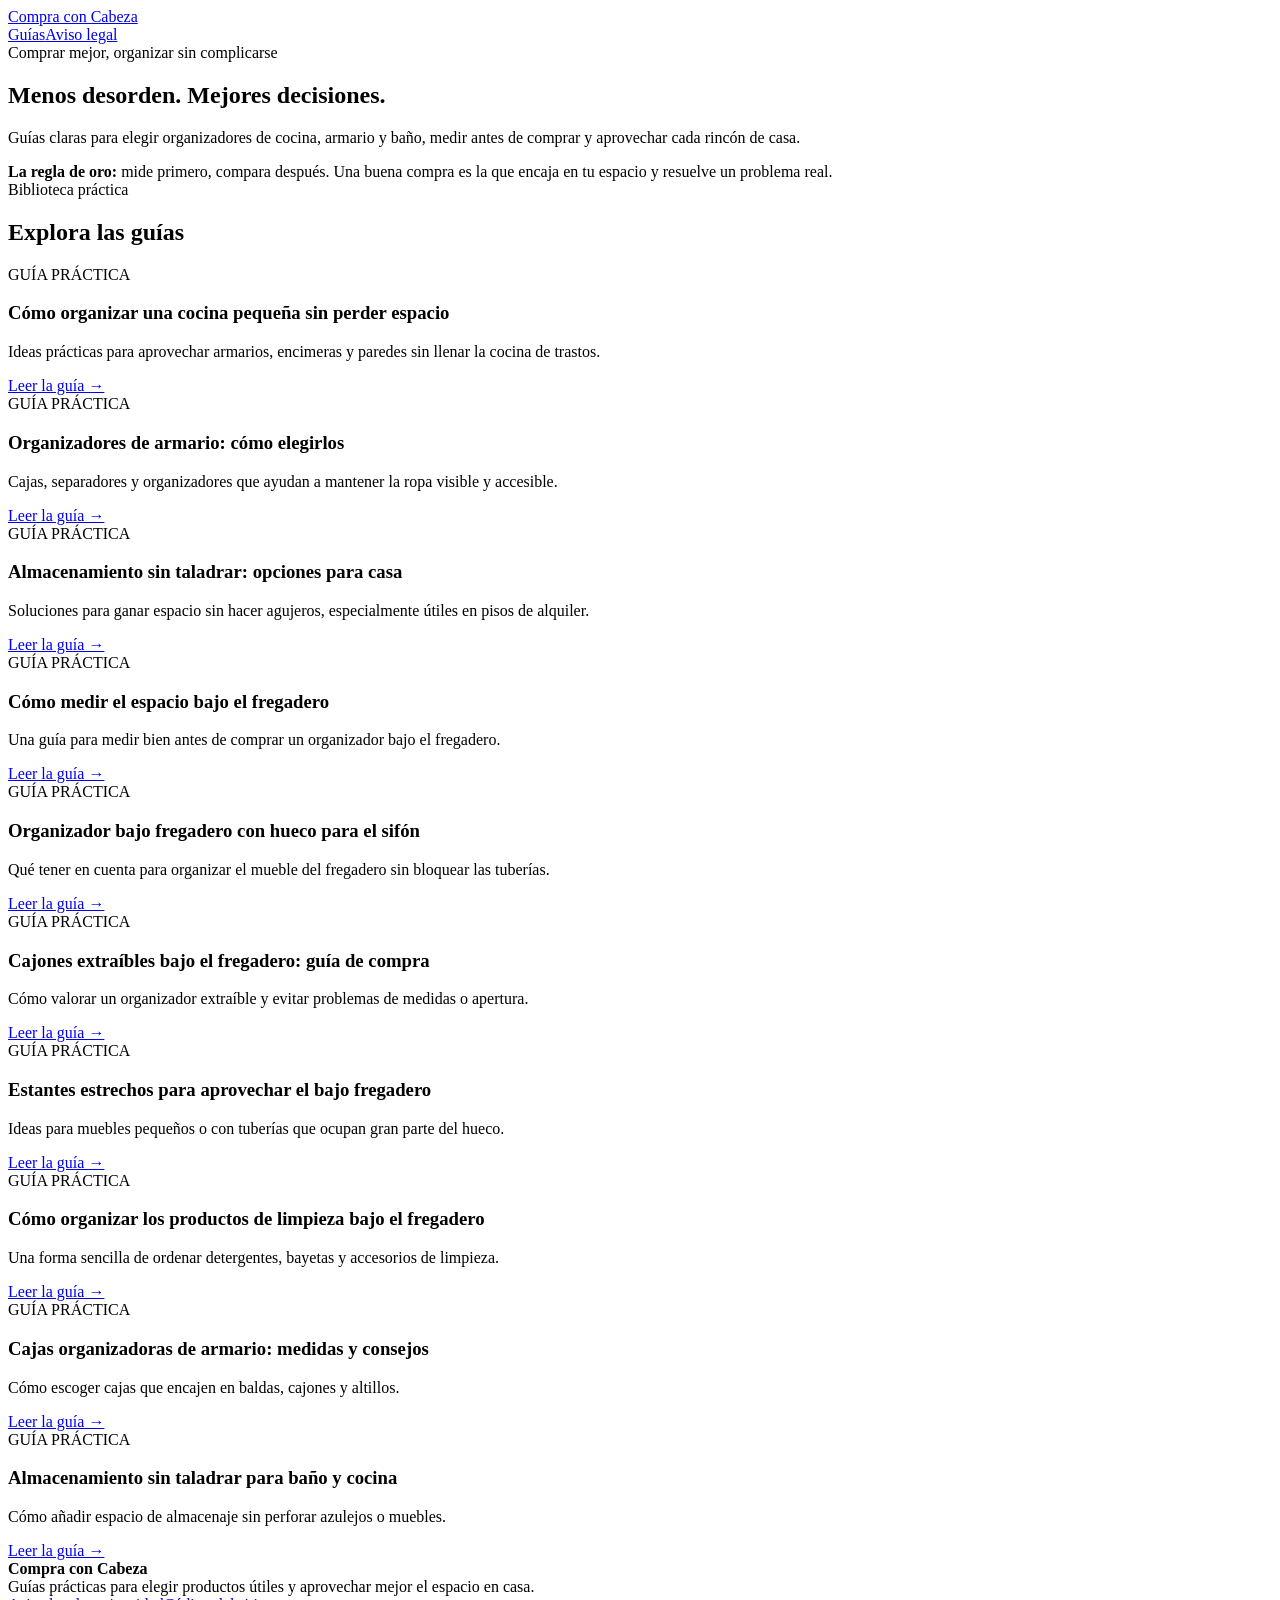
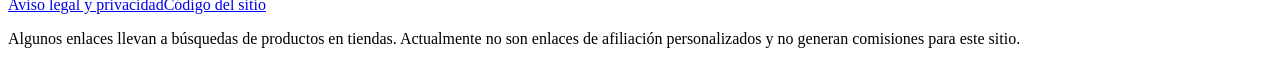
==== index.html @ c3ecd50a "Add Compra con Cabeza website: index.html" ====
<!doctype html><html lang="es"><head><meta charset="utf-8"><meta name="viewport" content="width=device-width,initial-scale=1"><title>Compra con Cabeza | Organización práctica para casa</title><meta name="description" content="Guías sencillas para elegir organizadores de cocina, armario y baño, medir bien y aprovechar el espacio de casa."><link rel="canonical" href="https://juanrasines496-hub.github.io/compra-con-cabeza/"><link rel="stylesheet" href="styles.css"></head><body><header class="top"><div class="wrap nav"><a class="brand" href="./">Compra con Cabeza</a><nav class="navlinks"><a href="#guias">Guías</a><a href="legal.html">Aviso legal</a></nav></div></header><main><section class="hero wrap"><div class="eyebrow">Comprar mejor, organizar sin complicarse</div><h1>Menos desorden. Mejores decisiones.</h1><p class="lead">Guías claras para elegir organizadores de cocina, armario y baño, medir antes de comprar y aprovechar cada rincón de casa.</p><div class="hero-box"><strong>La regla de oro:</strong> mide primero, compara después. Una buena compra es la que encaja en tu espacio y resuelve un problema real.</div></section><section class="section wrap" id="guias"><div class="eyebrow">Biblioteca práctica</div><h2>Explora las guías</h2><div class="grid"><article class="article-card"><span class="tag">GUÍA PRÁCTICA</span><h3>Cómo organizar una cocina pequeña sin perder espacio</h3><p>Ideas prácticas para aprovechar armarios, encimeras y paredes sin llenar la cocina de trastos.</p><a href="guias/organizar-cocina-pequena.html">Leer la guía →</a></article><article class="article-card"><span class="tag">GUÍA PRÁCTICA</span><h3>Organizadores de armario: cómo elegirlos</h3><p>Cajas, separadores y organizadores que ayudan a mantener la ropa visible y accesible.</p><a href="guias/organizadores-armario.html">Leer la guía →</a></article><article class="article-card"><span class="tag">GUÍA PRÁCTICA</span><h3>Almacenamiento sin taladrar: opciones para casa</h3><p>Soluciones para ganar espacio sin hacer agujeros, especialmente útiles en pisos de alquiler.</p><a href="guias/almacenamiento-sin-taladrar.html">Leer la guía →</a></article><article class="article-card"><span class="tag">GUÍA PRÁCTICA</span><h3>Cómo medir el espacio bajo el fregadero</h3><p>Una guía para medir bien antes de comprar un organizador bajo el fregadero.</p><a href="guias/organizador-bajo-fregadero-medidas.html">Leer la guía →</a></article><article class="article-card"><span class="tag">GUÍA PRÁCTICA</span><h3>Organizador bajo fregadero con hueco para el sifón</h3><p>Qué tener en cuenta para organizar el mueble del fregadero sin bloquear las tuberías.</p><a href="guias/organizador-bajo-fregadero-con-sifon.html">Leer la guía →</a></article><article class="article-card"><span class="tag">GUÍA PRÁCTICA</span><h3>Cajones extraíbles bajo el fregadero: guía de compra</h3><p>Cómo valorar un organizador extraíble y evitar problemas de medidas o apertura.</p><a href="guias/cajones-extraibles-bajo-fregadero.html">Leer la guía →</a></article><article class="article-card"><span class="tag">GUÍA PRÁCTICA</span><h3>Estantes estrechos para aprovechar el bajo fregadero</h3><p>Ideas para muebles pequeños o con tuberías que ocupan gran parte del hueco.</p><a href="guias/estante-bajo-fregadero-estrecho.html">Leer la guía →</a></article><article class="article-card"><span class="tag">GUÍA PRÁCTICA</span><h3>Cómo organizar los productos de limpieza bajo el fregadero</h3><p>Una forma sencilla de ordenar detergentes, bayetas y accesorios de limpieza.</p><a href="guias/organizar-productos-limpieza-bajo-fregadero.html">Leer la guía →</a></article><article class="article-card"><span class="tag">GUÍA PRÁCTICA</span><h3>Cajas organizadoras de armario: medidas y consejos</h3><p>Cómo escoger cajas que encajen en baldas, cajones y altillos.</p><a href="guias/organizadores-armario-medidas-cajas.html">Leer la guía →</a></article><article class="article-card"><span class="tag">GUÍA PRÁCTICA</span><h3>Almacenamiento sin taladrar para baño y cocina</h3><p>Cómo añadir espacio de almacenaje sin perforar azulejos o muebles.</p><a href="guias/almacenamiento-sin-taladrar-bano-cocina.html">Leer la guía →</a></article></div></section></main><footer class="footer"><div class="wrap"><strong>Compra con Cabeza</strong><div>Guías prácticas para elegir productos útiles y aprovechar mejor el espacio en casa.</div><div class="footerlinks"><a href="/compra-con-cabeza/legal.html">Aviso legal y privacidad</a><a href="https://github.com/juanrasines496-hub/compra-con-cabeza">Código del sitio</a></div><p class="small">Algunos enlaces llevan a búsquedas de productos en tiendas. Actualmente no son enlaces de afiliación personalizados y no generan comisiones para este sitio.</p></div></footer></body></html>
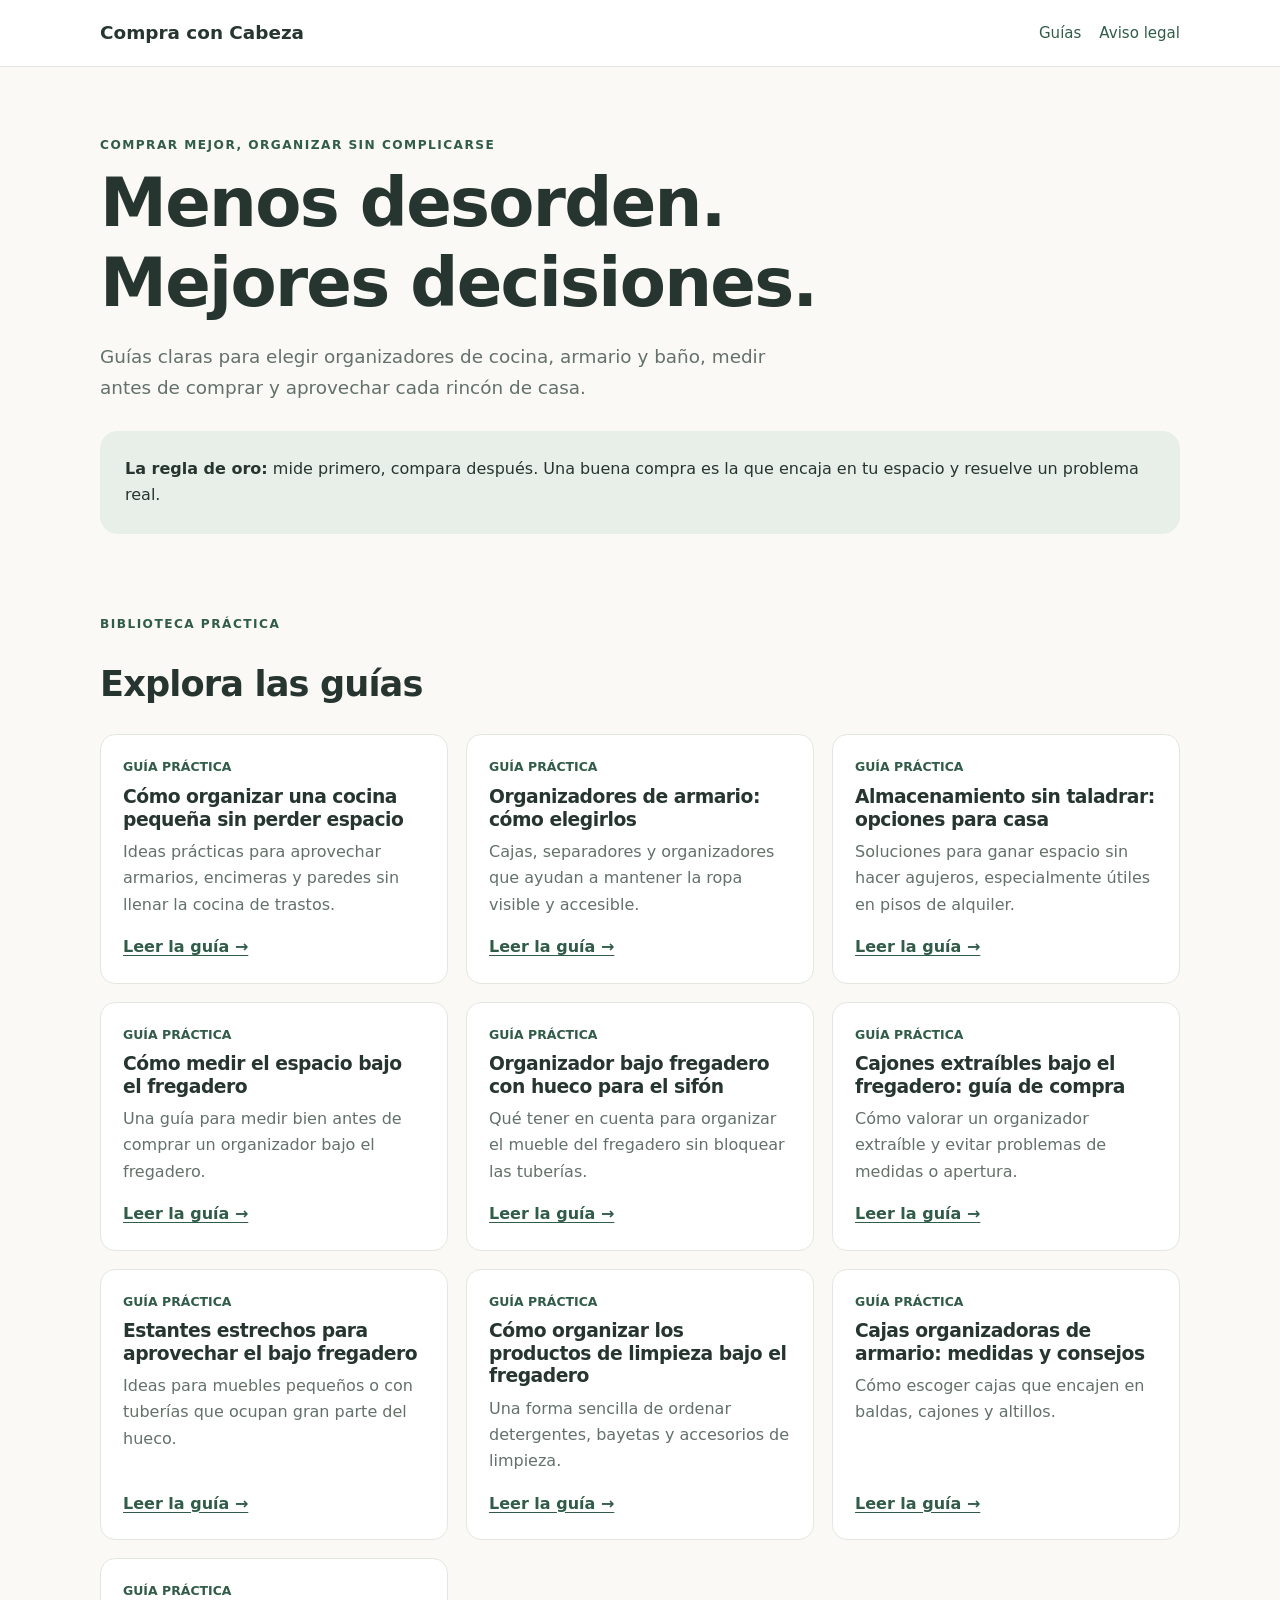
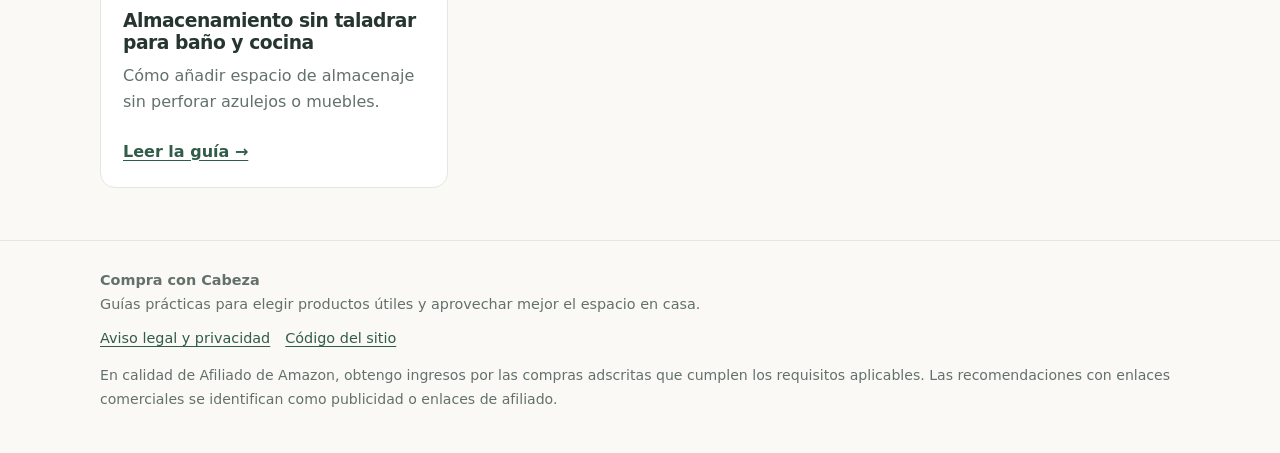
==== commit 135d9183: "Actualizar aviso de afiliación en portada" ====
--- a/index.html
+++ b/index.html
@@ -1 +1 @@
-<!doctype html><html lang="es"><head><meta charset="utf-8"><meta name="viewport" content="width=device-width,initial-scale=1"><title>Compra con Cabeza | Organización práctica para casa</title><meta name="description" content="Guías sencillas para elegir organizadores de cocina, armario y baño, medir bien y aprovechar el espacio de casa."><link rel="canonical" href="https://juanrasines496-hub.github.io/compra-con-cabeza/"><link rel="stylesheet" href="styles.css"></head><body><header class="top"><div class="wrap nav"><a class="brand" href="./">Compra con Cabeza</a><nav class="navlinks"><a href="#guias">Guías</a><a href="legal.html">Aviso legal</a></nav></div></header><main><section class="hero wrap"><div class="eyebrow">Comprar mejor, organizar sin complicarse</div><h1>Menos desorden. Mejores decisiones.</h1><p class="lead">Guías claras para elegir organizadores de cocina, armario y baño, medir antes de comprar y aprovechar cada rincón de casa.</p><div class="hero-box"><strong>La regla de oro:</strong> mide primero, compara después. Una buena compra es la que encaja en tu espacio y resuelve un problema real.</div></section><section class="section wrap" id="guias"><div class="eyebrow">Biblioteca práctica</div><h2>Explora las guías</h2><div class="grid"><article class="article-card"><span class="tag">GUÍA PRÁCTICA</span><h3>Cómo organizar una cocina pequeña sin perder espacio</h3><p>Ideas prácticas para aprovechar armarios, encimeras y paredes sin llenar la cocina de trastos.</p><a href="guias/organizar-cocina-pequena.html">Leer la guía →</a></article><article class="article-card"><span class="tag">GUÍA PRÁCTICA</span><h3>Organizadores de armario: cómo elegirlos</h3><p>Cajas, separadores y organizadores que ayudan a mantener la ropa visible y accesible.</p><a href="guias/organizadores-armario.html">Leer la guía →</a></article><article class="article-card"><span class="tag">GUÍA PRÁCTICA</span><h3>Almacenamiento sin taladrar: opciones para casa</h3><p>Soluciones para ganar espacio sin hacer agujeros, especialmente útiles en pisos de alquiler.</p><a href="guias/almacenamiento-sin-taladrar.html">Leer la guía →</a></article><article class="article-card"><span class="tag">GUÍA PRÁCTICA</span><h3>Cómo medir el espacio bajo el fregadero</h3><p>Una guía para medir bien antes de comprar un organizador bajo el fregadero.</p><a href="guias/organizador-bajo-fregadero-medidas.html">Leer la guía →</a></article><article class="article-card"><span class="tag">GUÍA PRÁCTICA</span><h3>Organizador bajo fregadero con hueco para el sifón</h3><p>Qué tener en cuenta para organizar el mueble del fregadero sin bloquear las tuberías.</p><a href="guias/organizador-bajo-fregadero-con-sifon.html">Leer la guía →</a></article><article class="article-card"><span class="tag">GUÍA PRÁCTICA</span><h3>Cajones extraíbles bajo el fregadero: guía de compra</h3><p>Cómo valorar un organizador extraíble y evitar problemas de medidas o apertura.</p><a href="guias/cajones-extraibles-bajo-fregadero.html">Leer la guía →</a></article><article class="article-card"><span class="tag">GUÍA PRÁCTICA</span><h3>Estantes estrechos para aprovechar el bajo fregadero</h3><p>Ideas para muebles pequeños o con tuberías que ocupan gran parte del hueco.</p><a href="guias/estante-bajo-fregadero-estrecho.html">Leer la guía →</a></article><article class="article-card"><span class="tag">GUÍA PRÁCTICA</span><h3>Cómo organizar los productos de limpieza bajo el fregadero</h3><p>Una forma sencilla de ordenar detergentes, bayetas y accesorios de limpieza.</p><a href="guias/organizar-productos-limpieza-bajo-fregadero.html">Leer la guía →</a></article><article class="article-card"><span class="tag">GUÍA PRÁCTICA</span><h3>Cajas organizadoras de armario: medidas y consejos</h3><p>Cómo escoger cajas que encajen en baldas, cajones y altillos.</p><a href="guias/organizadores-armario-medidas-cajas.html">Leer la guía →</a></article><article class="article-card"><span class="tag">GUÍA PRÁCTICA</span><h3>Almacenamiento sin taladrar para baño y cocina</h3><p>Cómo añadir espacio de almacenaje sin perforar azulejos o muebles.</p><a href="guias/almacenamiento-sin-taladrar-bano-cocina.html">Leer la guía →</a></article></div></section></main><footer class="footer"><div class="wrap"><strong>Compra con Cabeza</strong><div>Guías prácticas para elegir productos útiles y aprovechar mejor el espacio en casa.</div><div class="footerlinks"><a href="/compra-con-cabeza/legal.html">Aviso legal y privacidad</a><a href="https://github.com/juanrasines496-hub/compra-con-cabeza">Código del sitio</a></div><p class="small">Algunos enlaces llevan a búsquedas de productos en tiendas. Actualmente no son enlaces de afiliación personalizados y no generan comisiones para este sitio.</p></div></footer></body></html>+<!doctype html><html lang="es"><head><meta charset="utf-8"><meta name="viewport" content="width=device-width,initial-scale=1"><title>Compra con Cabeza | Organización práctica para casa</title><meta name="description" content="Guías sencillas para elegir organizadores de cocina, armario y baño, medir bien y aprovechar el espacio de casa."><link rel="canonical" href="https://juanrasines496-hub.github.io/compra-con-cabeza/"><link rel="stylesheet" href="styles.css"></head><body><header class="top"><div class="wrap nav"><a class="brand" href="./">Compra con Cabeza</a><nav class="navlinks"><a href="#guias">Guías</a><a href="legal.html">Aviso legal</a></nav></div></header><main><section class="hero wrap"><div class="eyebrow">Comprar mejor, organizar sin complicarse</div><h1>Menos desorden. Mejores decisiones.</h1><p class="lead">Guías claras para elegir organizadores de cocina, armario y baño, medir antes de comprar y aprovechar cada rincón de casa.</p><div class="hero-box"><strong>La regla de oro:</strong> mide primero, compara después. Una buena compra es la que encaja en tu espacio y resuelve un problema real.</div></section><section class="section wrap" id="guias"><div class="eyebrow">Biblioteca práctica</div><h2>Explora las guías</h2><div class="grid"><article class="article-card"><span class="tag">GUÍA PRÁCTICA</span><h3>Cómo organizar una cocina pequeña sin perder espacio</h3><p>Ideas prácticas para aprovechar armarios, encimeras y paredes sin llenar la cocina de trastos.</p><a href="guias/organizar-cocina-pequena.html">Leer la guía →</a></article><article class="article-card"><span class="tag">GUÍA PRÁCTICA</span><h3>Organizadores de armario: cómo elegirlos</h3><p>Cajas, separadores y organizadores que ayudan a mantener la ropa visible y accesible.</p><a href="guias/organizadores-armario.html">Leer la guía →</a></article><article class="article-card"><span class="tag">GUÍA PRÁCTICA</span><h3>Almacenamiento sin taladrar: opciones para casa</h3><p>Soluciones para ganar espacio sin hacer agujeros, especialmente útiles en pisos de alquiler.</p><a href="guias/almacenamiento-sin-taladrar.html">Leer la guía →</a></article><article class="article-card"><span class="tag">GUÍA PRÁCTICA</span><h3>Cómo medir el espacio bajo el fregadero</h3><p>Una guía para medir bien antes de comprar un organizador bajo el fregadero.</p><a href="guias/organizador-bajo-fregadero-medidas.html">Leer la guía →</a></article><article class="article-card"><span class="tag">GUÍA PRÁCTICA</span><h3>Organizador bajo fregadero con hueco para el sifón</h3><p>Qué tener en cuenta para organizar el mueble del fregadero sin bloquear las tuberías.</p><a href="guias/organizador-bajo-fregadero-con-sifon.html">Leer la guía →</a></article><article class="article-card"><span class="tag">GUÍA PRÁCTICA</span><h3>Cajones extraíbles bajo el fregadero: guía de compra</h3><p>Cómo valorar un organizador extraíble y evitar problemas de medidas o apertura.</p><a href="guias/cajones-extraibles-bajo-fregadero.html">Leer la guía →</a></article><article class="article-card"><span class="tag">GUÍA PRÁCTICA</span><h3>Estantes estrechos para aprovechar el bajo fregadero</h3><p>Ideas para muebles pequeños o con tuberías que ocupan gran parte del hueco.</p><a href="guias/estante-bajo-fregadero-estrecho.html">Leer la guía →</a></article><article class="article-card"><span class="tag">GUÍA PRÁCTICA</span><h3>Cómo organizar los productos de limpieza bajo el fregadero</h3><p>Una forma sencilla de ordenar detergentes, bayetas y accesorios de limpieza.</p><a href="guias/organizar-productos-limpieza-bajo-fregadero.html">Leer la guía →</a></article><article class="article-card"><span class="tag">GUÍA PRÁCTICA</span><h3>Cajas organizadoras de armario: medidas y consejos</h3><p>Cómo escoger cajas que encajen en baldas, cajones y altillos.</p><a href="guias/organizadores-armario-medidas-cajas.html">Leer la guía →</a></article><article class="article-card"><span class="tag">GUÍA PRÁCTICA</span><h3>Almacenamiento sin taladrar para baño y cocina</h3><p>Cómo añadir espacio de almacenaje sin perforar azulejos o muebles.</p><a href="guias/almacenamiento-sin-taladrar-bano-cocina.html">Leer la guía →</a></article></div></section></main><footer class="footer"><div class="wrap"><strong>Compra con Cabeza</strong><div>Guías prácticas para elegir productos útiles y aprovechar mejor el espacio en casa.</div><div class="footerlinks"><a href="/compra-con-cabeza/legal.html">Aviso legal y privacidad</a><a href="https://github.com/juanrasines496-hub/compra-con-cabeza">Código del sitio</a></div><p class="small">En calidad de Afiliado de Amazon, obtengo ingresos por las compras adscritas que cumplen los requisitos aplicables. Las recomendaciones con enlaces comerciales se identifican como publicidad o enlaces de afiliado.</p></div></footer></body></html>
--- a/styles.css
+++ b/styles.css
@@ -0,0 +1 @@
+:root{--ink:#26352f;--muted:#63716a;--paper:#faf9f5;--card:#fff;--green:#315c49;--line:#e3e7df;--accent:#e8efe8}*{box-sizing:border-box}html{scroll-behavior:smooth}body{margin:0;background:var(--paper);color:var(--ink);font:16px/1.65 system-ui,-apple-system,Segoe UI,Roboto,sans-serif}a{color:var(--green);text-underline-offset:3px}a:hover{opacity:.8}.wrap{width:min(1080px,92%);margin:auto}.top{padding:18px 0;border-bottom:1px solid var(--line);background:#fff}.nav{display:flex;justify-content:space-between;align-items:center;gap:18px}.brand{font-size:1.15rem;font-weight:800;text-decoration:none;color:var(--ink)}.navlinks{display:flex;gap:18px;flex-wrap:wrap}.navlinks a{text-decoration:none;font-size:.94rem}.hero{padding:68px 0 52px}.eyebrow{text-transform:uppercase;letter-spacing:.12em;font-size:.76rem;font-weight:750;color:var(--green)}h1,h2,h3{line-height:1.2;letter-spacing:-.025em}h1{font-size:clamp(2.2rem,6vw,4.2rem);max-width:820px;margin:.45rem 0 1rem}h2{font-size:clamp(1.55rem,3vw,2.2rem)}.lead{font-size:1.15rem;color:var(--muted);max-width:720px}.hero-box{background:var(--accent);padding:25px;border-radius:18px;margin-top:28px}.section{padding:28px 0 52px}.grid{display:grid;grid-template-columns:repeat(3,minmax(0,1fr));gap:18px}.article-card{background:var(--card);border:1px solid var(--line);border-radius:15px;padding:22px;display:flex;flex-direction:column;min-height:230px}.article-card h3{margin:.5rem 0}.article-card p{color:var(--muted);margin-top:0}.article-card a{font-weight:700;margin-top:auto}.tag{font-size:.78rem;color:var(--green);font-weight:750}.note{background:#f0f2eb;border-left:4px solid var(--green);padding:15px 18px;border-radius:8px}.article{max-width:780px;margin:0 auto;padding:44px 0 70px}.article h1{font-size:clamp(2rem,5vw,3.2rem)}.article h2{margin-top:2.1rem}.article p,.article li{font-size:1.04rem}.article li{margin:.45rem 0}.product-link{display:inline-block;background:var(--green);color:#fff;padding:10px 15px;border-radius:9px;text-decoration:none;font-weight:700}.footer{border-top:1px solid var(--line);padding:28px 0;color:var(--muted);font-size:.9rem}.footerlinks{display:flex;gap:15px;flex-wrap:wrap;margin-top:10px}.small{font-size:.88rem;color:var(--muted)}@media(max-width:800px){.grid{grid-template-columns:repeat(2,minmax(0,1fr))}.hero{padding:46px 0 32px}}@media(max-width:560px){.grid{grid-template-columns:1fr}.nav{align-items:flex-start;flex-direction:column}.hero{padding-top:38px}.article-card{min-height:unset}}
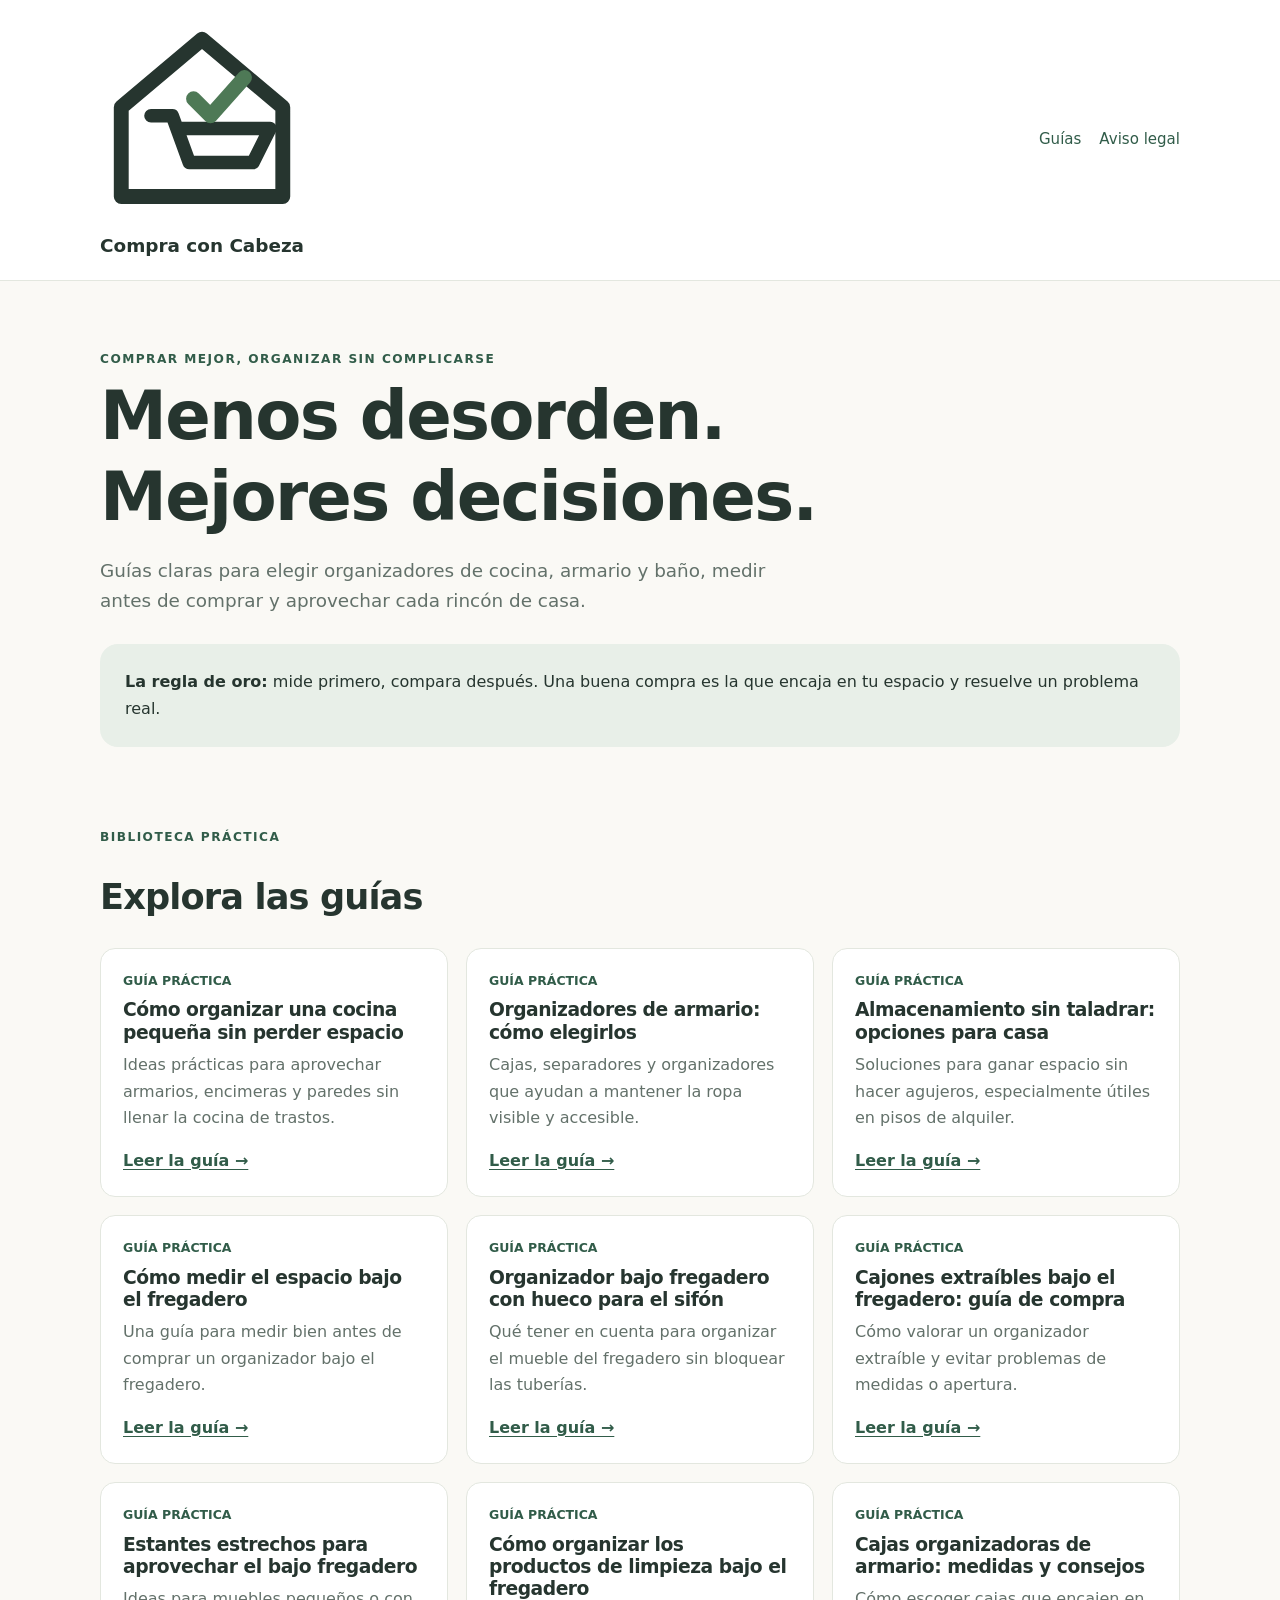
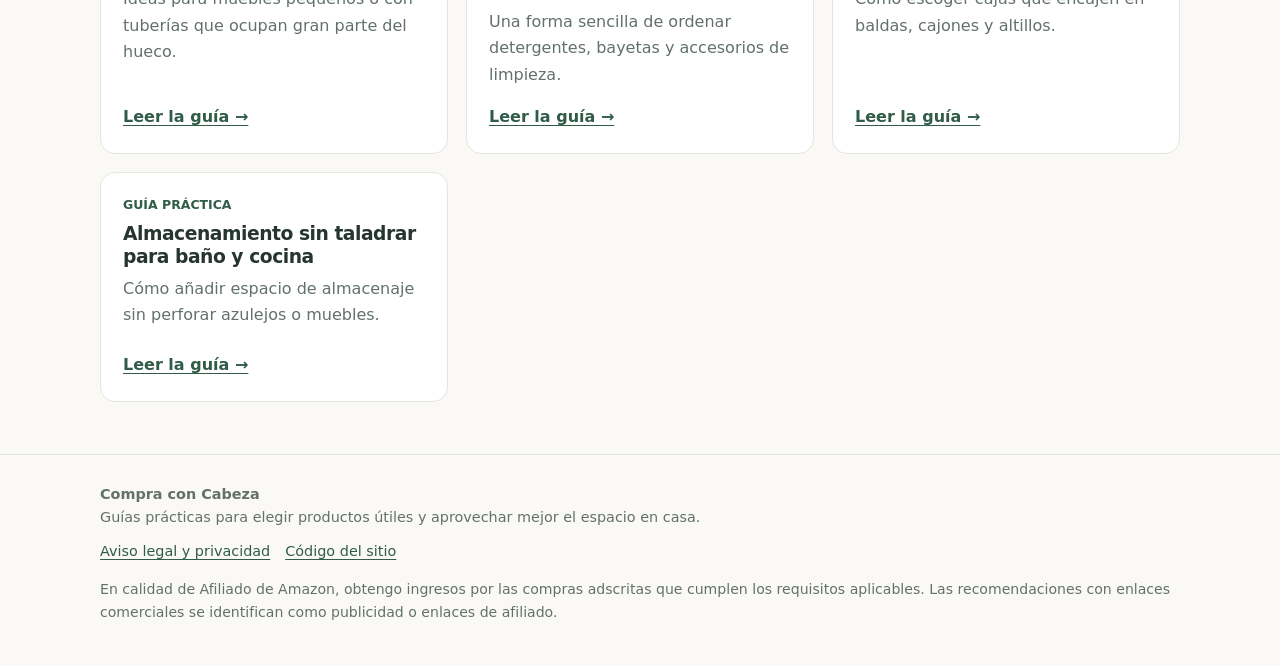
==== commit a188e966: "Añadir logotipo a la portada y favicon" ====
--- a/index.html
+++ b/index.html
@@ -1 +1 @@
-<!doctype html><html lang="es"><head><meta charset="utf-8"><meta name="viewport" content="width=device-width,initial-scale=1"><title>Compra con Cabeza | Organización práctica para casa</title><meta name="description" content="Guías sencillas para elegir organizadores de cocina, armario y baño, medir bien y aprovechar el espacio de casa."><link rel="canonical" href="https://juanrasines496-hub.github.io/compra-con-cabeza/"><link rel="stylesheet" href="styles.css"></head><body><header class="top"><div class="wrap nav"><a class="brand" href="./">Compra con Cabeza</a><nav class="navlinks"><a href="#guias">Guías</a><a href="legal.html">Aviso legal</a></nav></div></header><main><section class="hero wrap"><div class="eyebrow">Comprar mejor, organizar sin complicarse</div><h1>Menos desorden. Mejores decisiones.</h1><p class="lead">Guías claras para elegir organizadores de cocina, armario y baño, medir antes de comprar y aprovechar cada rincón de casa.</p><div class="hero-box"><strong>La regla de oro:</strong> mide primero, compara después. Una buena compra es la que encaja en tu espacio y resuelve un problema real.</div></section><section class="section wrap" id="guias"><div class="eyebrow">Biblioteca práctica</div><h2>Explora las guías</h2><div class="grid"><article class="article-card"><span class="tag">GUÍA PRÁCTICA</span><h3>Cómo organizar una cocina pequeña sin perder espacio</h3><p>Ideas prácticas para aprovechar armarios, encimeras y paredes sin llenar la cocina de trastos.</p><a href="guias/organizar-cocina-pequena.html">Leer la guía →</a></article><article class="article-card"><span class="tag">GUÍA PRÁCTICA</span><h3>Organizadores de armario: cómo elegirlos</h3><p>Cajas, separadores y organizadores que ayudan a mantener la ropa visible y accesible.</p><a href="guias/organizadores-armario.html">Leer la guía →</a></article><article class="article-card"><span class="tag">GUÍA PRÁCTICA</span><h3>Almacenamiento sin taladrar: opciones para casa</h3><p>Soluciones para ganar espacio sin hacer agujeros, especialmente útiles en pisos de alquiler.</p><a href="guias/almacenamiento-sin-taladrar.html">Leer la guía →</a></article><article class="article-card"><span class="tag">GUÍA PRÁCTICA</span><h3>Cómo medir el espacio bajo el fregadero</h3><p>Una guía para medir bien antes de comprar un organizador bajo el fregadero.</p><a href="guias/organizador-bajo-fregadero-medidas.html">Leer la guía →</a></article><article class="article-card"><span class="tag">GUÍA PRÁCTICA</span><h3>Organizador bajo fregadero con hueco para el sifón</h3><p>Qué tener en cuenta para organizar el mueble del fregadero sin bloquear las tuberías.</p><a href="guias/organizador-bajo-fregadero-con-sifon.html">Leer la guía →</a></article><article class="article-card"><span class="tag">GUÍA PRÁCTICA</span><h3>Cajones extraíbles bajo el fregadero: guía de compra</h3><p>Cómo valorar un organizador extraíble y evitar problemas de medidas o apertura.</p><a href="guias/cajones-extraibles-bajo-fregadero.html">Leer la guía →</a></article><article class="article-card"><span class="tag">GUÍA PRÁCTICA</span><h3>Estantes estrechos para aprovechar el bajo fregadero</h3><p>Ideas para muebles pequeños o con tuberías que ocupan gran parte del hueco.</p><a href="guias/estante-bajo-fregadero-estrecho.html">Leer la guía →</a></article><article class="article-card"><span class="tag">GUÍA PRÁCTICA</span><h3>Cómo organizar los productos de limpieza bajo el fregadero</h3><p>Una forma sencilla de ordenar detergentes, bayetas y accesorios de limpieza.</p><a href="guias/organizar-productos-limpieza-bajo-fregadero.html">Leer la guía →</a></article><article class="article-card"><span class="tag">GUÍA PRÁCTICA</span><h3>Cajas organizadoras de armario: medidas y consejos</h3><p>Cómo escoger cajas que encajen en baldas, cajones y altillos.</p><a href="guias/organizadores-armario-medidas-cajas.html">Leer la guía →</a></article><article class="article-card"><span class="tag">GUÍA PRÁCTICA</span><h3>Almacenamiento sin taladrar para baño y cocina</h3><p>Cómo añadir espacio de almacenaje sin perforar azulejos o muebles.</p><a href="guias/almacenamiento-sin-taladrar-bano-cocina.html">Leer la guía →</a></article></div></section></main><footer class="footer"><div class="wrap"><strong>Compra con Cabeza</strong><div>Guías prácticas para elegir productos útiles y aprovechar mejor el espacio en casa.</div><div class="footerlinks"><a href="/compra-con-cabeza/legal.html">Aviso legal y privacidad</a><a href="https://github.com/juanrasines496-hub/compra-con-cabeza">Código del sitio</a></div><p class="small">En calidad de Afiliado de Amazon, obtengo ingresos por las compras adscritas que cumplen los requisitos aplicables. Las recomendaciones con enlaces comerciales se identifican como publicidad o enlaces de afiliado.</p></div></footer></body></html>+<!doctype html><html lang="es"><head><meta charset="utf-8"><meta name="viewport" content="width=device-width,initial-scale=1"><title>Compra con Cabeza | Organización práctica para casa</title><meta name="google-site-verification" content="03rtrkuzpvGlzijR4LVVr0UH98mAlUVsOyiNolJZAws" /><meta name="description" content="Guías sencillas para elegir organizadores de cocina, armario y baño, medir bien y aprovechar el espacio de casa."><meta property="og:type" content="website"><meta property="og:locale" content="es_ES"><meta property="og:site_name" content="Compra con Cabeza"><meta property="og:title" content="Compra con Cabeza | Organización práctica para casa"><meta property="og:description" content="Guías claras para elegir organizadores, medir bien y aprovechar cada rincón de casa."><meta property="og:url" content="https://juanrasines496-hub.github.io/compra-con-cabeza/"><link rel="canonical" href="https://juanrasines496-hub.github.io/compra-con-cabeza/"><script type="application/ld+json">{"@context":"https://schema.org","@type":"WebSite","name":"Compra con Cabeza","url":"https://juanrasines496-hub.github.io/compra-con-cabeza/","inLanguage":"es-ES","description":"Guías prácticas para elegir organizadores de cocina, armario y baño y aprovechar mejor el espacio en casa."}</script><link rel="icon" type="image/svg+xml" href="favicon.svg"><link rel="stylesheet" href="styles.css"></head><body><header class="top"><div class="wrap nav"><a class="brand brand-logo" href="./" aria-label="Compra con Cabeza, inicio"><svg class="brand-mark" viewBox="0 0 48 48" aria-hidden="true"><path d="M5 21 24 5l19 16v21H5Z" fill="none" stroke="currentColor" stroke-width="3.5" stroke-linejoin="round"/><path d="M12 23h5l4 11h15l4-8H19" fill="none" stroke="currentColor" stroke-width="3.2" stroke-linecap="round" stroke-linejoin="round"/><path d="m22 19 4 4 8-9" fill="none" stroke="#4e7956" stroke-width="3.5" stroke-linecap="round" stroke-linejoin="round"/></svg><span>Compra con <strong>Cabeza</strong></span></a><nav class="navlinks"><a href="#guias">Guías</a><a href="legal.html">Aviso legal</a></nav></div></header><main><section class="hero wrap"><div class="eyebrow">Comprar mejor, organizar sin complicarse</div><h1>Menos desorden. Mejores decisiones.</h1><p class="lead">Guías claras para elegir organizadores de cocina, armario y baño, medir antes de comprar y aprovechar cada rincón de casa.</p><div class="hero-box"><strong>La regla de oro:</strong> mide primero, compara después. Una buena compra es la que encaja en tu espacio y resuelve un problema real.</div></section><section class="section wrap" id="guias"><div class="eyebrow">Biblioteca práctica</div><h2>Explora las guías</h2><div class="grid"><article class="article-card"><span class="tag">GUÍA PRÁCTICA</span><h3>Cómo organizar una cocina pequeña sin perder espacio</h3><p>Ideas prácticas para aprovechar armarios, encimeras y paredes sin llenar la cocina de trastos.</p><a href="guias/organizar-cocina-pequena.html">Leer la guía →</a></article><article class="article-card"><span class="tag">GUÍA PRÁCTICA</span><h3>Organizadores de armario: cómo elegirlos</h3><p>Cajas, separadores y organizadores que ayudan a mantener la ropa visible y accesible.</p><a href="guias/organizadores-armario.html">Leer la guía →</a></article><article class="article-card"><span class="tag">GUÍA PRÁCTICA</span><h3>Almacenamiento sin taladrar: opciones para casa</h3><p>Soluciones para ganar espacio sin hacer agujeros, especialmente útiles en pisos de alquiler.</p><a href="guias/almacenamiento-sin-taladrar.html">Leer la guía →</a></article><article class="article-card"><span class="tag">GUÍA PRÁCTICA</span><h3>Cómo medir el espacio bajo el fregadero</h3><p>Una guía para medir bien antes de comprar un organizador bajo el fregadero.</p><a href="guias/organizador-bajo-fregadero-medidas.html">Leer la guía →</a></article><article class="article-card"><span class="tag">GUÍA PRÁCTICA</span><h3>Organizador bajo fregadero con hueco para el sifón</h3><p>Qué tener en cuenta para organizar el mueble del fregadero sin bloquear las tuberías.</p><a href="guias/organizador-bajo-fregadero-con-sifon.html">Leer la guía →</a></article><article class="article-card"><span class="tag">GUÍA PRÁCTICA</span><h3>Cajones extraíbles bajo el fregadero: guía de compra</h3><p>Cómo valorar un organizador extraíble y evitar problemas de medidas o apertura.</p><a href="guias/cajones-extraibles-bajo-fregadero.html">Leer la guía →</a></article><article class="article-card"><span class="tag">GUÍA PRÁCTICA</span><h3>Estantes estrechos para aprovechar el bajo fregadero</h3><p>Ideas para muebles pequeños o con tuberías que ocupan gran parte del hueco.</p><a href="guias/estante-bajo-fregadero-estrecho.html">Leer la guía →</a></article><article class="article-card"><span class="tag">GUÍA PRÁCTICA</span><h3>Cómo organizar los productos de limpieza bajo el fregadero</h3><p>Una forma sencilla de ordenar detergentes, bayetas y accesorios de limpieza.</p><a href="guias/organizar-productos-limpieza-bajo-fregadero.html">Leer la guía →</a></article><article class="article-card"><span class="tag">GUÍA PRÁCTICA</span><h3>Cajas organizadoras de armario: medidas y consejos</h3><p>Cómo escoger cajas que encajen en baldas, cajones y altillos.</p><a href="guias/organizadores-armario-medidas-cajas.html">Leer la guía →</a></article><article class="article-card"><span class="tag">GUÍA PRÁCTICA</span><h3>Almacenamiento sin taladrar para baño y cocina</h3><p>Cómo añadir espacio de almacenaje sin perforar azulejos o muebles.</p><a href="guias/almacenamiento-sin-taladrar-bano-cocina.html">Leer la guía →</a></article></div></section></main><footer class="footer"><div class="wrap"><strong>Compra con Cabeza</strong><div>Guías prácticas para elegir productos útiles y aprovechar mejor el espacio en casa.</div><div class="footerlinks"><a href="/compra-con-cabeza/legal.html">Aviso legal y privacidad</a><a href="https://github.com/juanrasines496-hub/compra-con-cabeza">Código del sitio</a></div><p class="small">En calidad de Afiliado de Amazon, obtengo ingresos por las compras adscritas que cumplen los requisitos aplicables. Las recomendaciones con enlaces comerciales se identifican como publicidad o enlaces de afiliado.</p></div></footer></body></html>
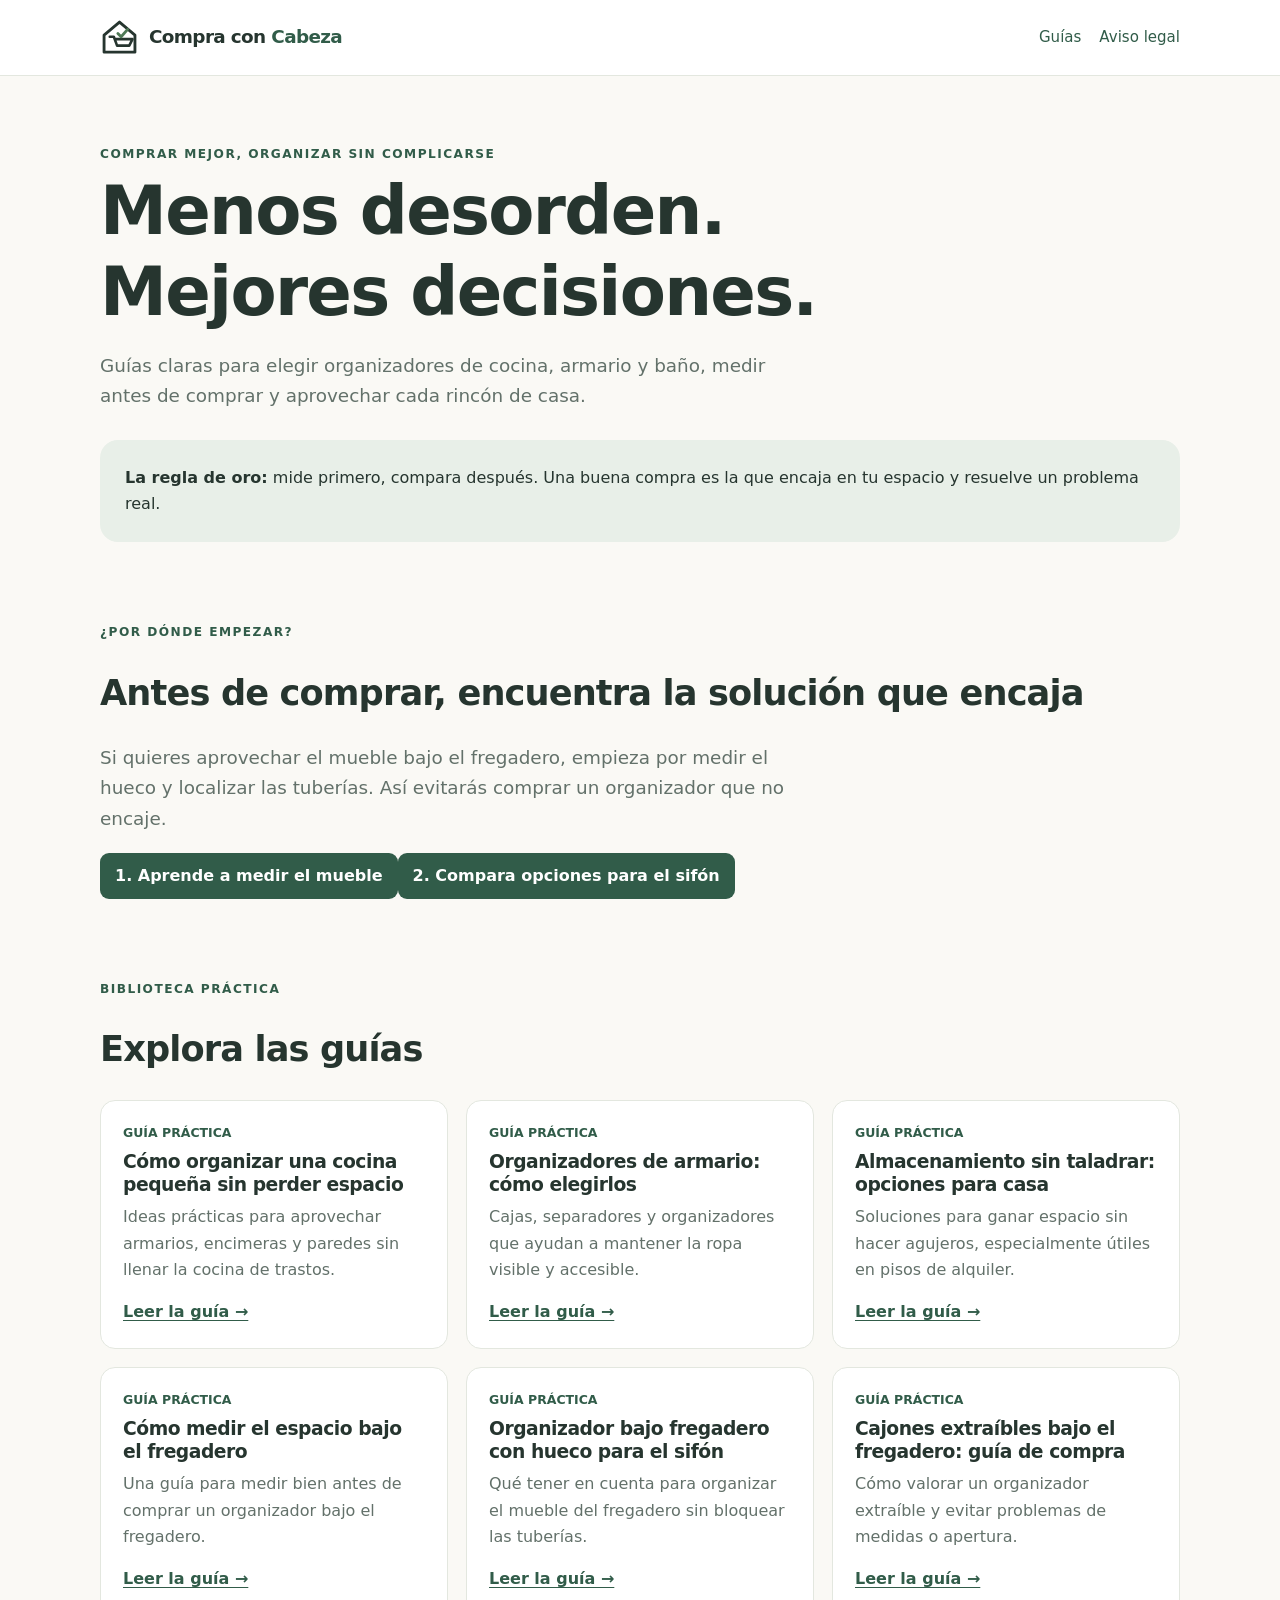
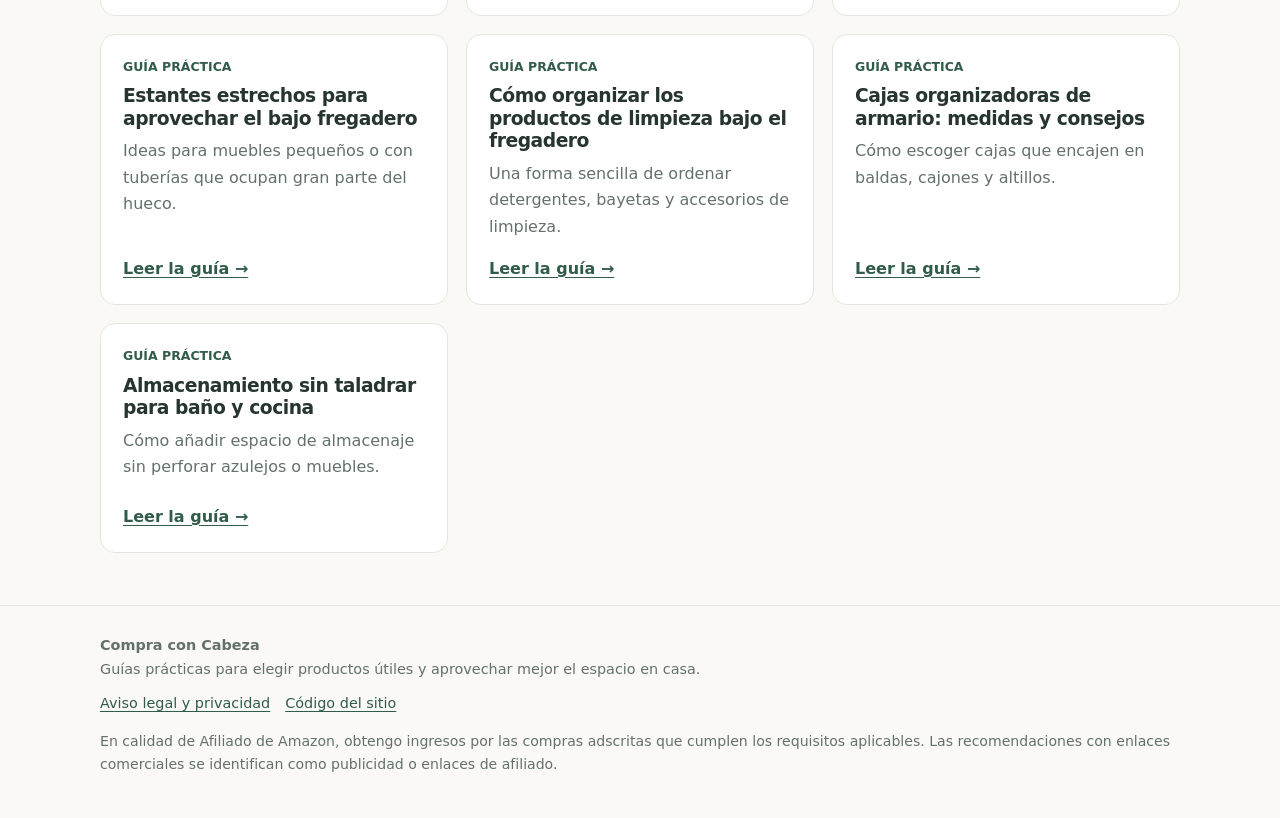
==== commit f9dd38a7: "Añadir acceso directo a las guías de mayor intención de compra" ====
--- a/index.html
+++ b/index.html
@@ -1 +1 @@
-<!doctype html><html lang="es"><head><meta charset="utf-8"><meta name="viewport" content="width=device-width,initial-scale=1"><title>Compra con Cabeza | Organización práctica para casa</title><meta name="google-site-verification" content="03rtrkuzpvGlzijR4LVVr0UH98mAlUVsOyiNolJZAws" /><meta name="description" content="Guías sencillas para elegir organizadores de cocina, armario y baño, medir bien y aprovechar el espacio de casa."><meta property="og:type" content="website"><meta property="og:locale" content="es_ES"><meta property="og:site_name" content="Compra con Cabeza"><meta property="og:title" content="Compra con Cabeza | Organización práctica para casa"><meta property="og:description" content="Guías claras para elegir organizadores, medir bien y aprovechar cada rincón de casa."><meta property="og:url" content="https://juanrasines496-hub.github.io/compra-con-cabeza/"><link rel="canonical" href="https://juanrasines496-hub.github.io/compra-con-cabeza/"><script type="application/ld+json">{"@context":"https://schema.org","@type":"WebSite","name":"Compra con Cabeza","url":"https://juanrasines496-hub.github.io/compra-con-cabeza/","inLanguage":"es-ES","description":"Guías prácticas para elegir organizadores de cocina, armario y baño y aprovechar mejor el espacio en casa."}</script><link rel="icon" type="image/svg+xml" href="favicon.svg"><link rel="stylesheet" href="styles.css"></head><body><header class="top"><div class="wrap nav"><a class="brand brand-logo" href="./" aria-label="Compra con Cabeza, inicio"><svg class="brand-mark" viewBox="0 0 48 48" aria-hidden="true"><path d="M5 21 24 5l19 16v21H5Z" fill="none" stroke="currentColor" stroke-width="3.5" stroke-linejoin="round"/><path d="M12 23h5l4 11h15l4-8H19" fill="none" stroke="currentColor" stroke-width="3.2" stroke-linecap="round" stroke-linejoin="round"/><path d="m22 19 4 4 8-9" fill="none" stroke="#4e7956" stroke-width="3.5" stroke-linecap="round" stroke-linejoin="round"/></svg><span>Compra con <strong>Cabeza</strong></span></a><nav class="navlinks"><a href="#guias">Guías</a><a href="legal.html">Aviso legal</a></nav></div></header><main><section class="hero wrap"><div class="eyebrow">Comprar mejor, organizar sin complicarse</div><h1>Menos desorden. Mejores decisiones.</h1><p class="lead">Guías claras para elegir organizadores de cocina, armario y baño, medir antes de comprar y aprovechar cada rincón de casa.</p><div class="hero-box"><strong>La regla de oro:</strong> mide primero, compara después. Una buena compra es la que encaja en tu espacio y resuelve un problema real.</div></section><section class="section wrap" id="guias"><div class="eyebrow">Biblioteca práctica</div><h2>Explora las guías</h2><div class="grid"><article class="article-card"><span class="tag">GUÍA PRÁCTICA</span><h3>Cómo organizar una cocina pequeña sin perder espacio</h3><p>Ideas prácticas para aprovechar armarios, encimeras y paredes sin llenar la cocina de trastos.</p><a href="guias/organizar-cocina-pequena.html">Leer la guía →</a></article><article class="article-card"><span class="tag">GUÍA PRÁCTICA</span><h3>Organizadores de armario: cómo elegirlos</h3><p>Cajas, separadores y organizadores que ayudan a mantener la ropa visible y accesible.</p><a href="guias/organizadores-armario.html">Leer la guía →</a></article><article class="article-card"><span class="tag">GUÍA PRÁCTICA</span><h3>Almacenamiento sin taladrar: opciones para casa</h3><p>Soluciones para ganar espacio sin hacer agujeros, especialmente útiles en pisos de alquiler.</p><a href="guias/almacenamiento-sin-taladrar.html">Leer la guía →</a></article><article class="article-card"><span class="tag">GUÍA PRÁCTICA</span><h3>Cómo medir el espacio bajo el fregadero</h3><p>Una guía para medir bien antes de comprar un organizador bajo el fregadero.</p><a href="guias/organizador-bajo-fregadero-medidas.html">Leer la guía →</a></article><article class="article-card"><span class="tag">GUÍA PRÁCTICA</span><h3>Organizador bajo fregadero con hueco para el sifón</h3><p>Qué tener en cuenta para organizar el mueble del fregadero sin bloquear las tuberías.</p><a href="guias/organizador-bajo-fregadero-con-sifon.html">Leer la guía →</a></article><article class="article-card"><span class="tag">GUÍA PRÁCTICA</span><h3>Cajones extraíbles bajo el fregadero: guía de compra</h3><p>Cómo valorar un organizador extraíble y evitar problemas de medidas o apertura.</p><a href="guias/cajones-extraibles-bajo-fregadero.html">Leer la guía →</a></article><article class="article-card"><span class="tag">GUÍA PRÁCTICA</span><h3>Estantes estrechos para aprovechar el bajo fregadero</h3><p>Ideas para muebles pequeños o con tuberías que ocupan gran parte del hueco.</p><a href="guias/estante-bajo-fregadero-estrecho.html">Leer la guía →</a></article><article class="article-card"><span class="tag">GUÍA PRÁCTICA</span><h3>Cómo organizar los productos de limpieza bajo el fregadero</h3><p>Una forma sencilla de ordenar detergentes, bayetas y accesorios de limpieza.</p><a href="guias/organizar-productos-limpieza-bajo-fregadero.html">Leer la guía →</a></article><article class="article-card"><span class="tag">GUÍA PRÁCTICA</span><h3>Cajas organizadoras de armario: medidas y consejos</h3><p>Cómo escoger cajas que encajen en baldas, cajones y altillos.</p><a href="guias/organizadores-armario-medidas-cajas.html">Leer la guía →</a></article><article class="article-card"><span class="tag">GUÍA PRÁCTICA</span><h3>Almacenamiento sin taladrar para baño y cocina</h3><p>Cómo añadir espacio de almacenaje sin perforar azulejos o muebles.</p><a href="guias/almacenamiento-sin-taladrar-bano-cocina.html">Leer la guía →</a></article></div></section></main><footer class="footer"><div class="wrap"><strong>Compra con Cabeza</strong><div>Guías prácticas para elegir productos útiles y aprovechar mejor el espacio en casa.</div><div class="footerlinks"><a href="/compra-con-cabeza/legal.html">Aviso legal y privacidad</a><a href="https://github.com/juanrasines496-hub/compra-con-cabeza">Código del sitio</a></div><p class="small">En calidad de Afiliado de Amazon, obtengo ingresos por las compras adscritas que cumplen los requisitos aplicables. Las recomendaciones con enlaces comerciales se identifican como publicidad o enlaces de afiliado.</p></div></footer></body></html>+<!doctype html><html lang="es"><head><meta charset="utf-8"><meta name="viewport" content="width=device-width,initial-scale=1"><title>Compra con Cabeza | Organización práctica para casa</title><meta name="google-site-verification" content="03rtrkuzpvGlzijR4LVVr0UH98mAlUVsOyiNolJZAws" /><meta name="description" content="Guías sencillas para elegir organizadores de cocina, armario y baño, medir bien y aprovechar el espacio de casa."><meta property="og:type" content="website"><meta property="og:locale" content="es_ES"><meta property="og:site_name" content="Compra con Cabeza"><meta property="og:title" content="Compra con Cabeza | Organización práctica para casa"><meta property="og:description" content="Guías claras para elegir organizadores, medir bien y aprovechar cada rincón de casa."><meta property="og:url" content="https://juanrasines496-hub.github.io/compra-con-cabeza/"><link rel="canonical" href="https://juanrasines496-hub.github.io/compra-con-cabeza/"><script type="application/ld+json">{"@context":"https://schema.org","@type":"WebSite","name":"Compra con Cabeza","url":"https://juanrasines496-hub.github.io/compra-con-cabeza/","inLanguage":"es-ES","description":"Guías prácticas para elegir organizadores de cocina, armario y baño y aprovechar mejor el espacio en casa."}</script><link rel="icon" type="image/svg+xml" href="favicon.svg"><link rel="stylesheet" href="styles.css"></head><body><header class="top"><div class="wrap nav"><a class="brand brand-logo" href="./" aria-label="Compra con Cabeza, inicio"><svg class="brand-mark" viewBox="0 0 48 48" aria-hidden="true"><path d="M5 21 24 5l19 16v21H5Z" fill="none" stroke="currentColor" stroke-width="3.5" stroke-linejoin="round"/><path d="M12 23h5l4 11h15l4-8H19" fill="none" stroke="currentColor" stroke-width="3.2" stroke-linecap="round" stroke-linejoin="round"/><path d="m22 19 4 4 8-9" fill="none" stroke="#4e7956" stroke-width="3.5" stroke-linecap="round" stroke-linejoin="round"/></svg><span>Compra con <strong>Cabeza</strong></span></a><nav class="navlinks"><a href="#guias">Guías</a><a href="legal.html">Aviso legal</a></nav></div></header><main><section class="hero wrap"><div class="eyebrow">Comprar mejor, organizar sin complicarse</div><h1>Menos desorden. Mejores decisiones.</h1><p class="lead">Guías claras para elegir organizadores de cocina, armario y baño, medir antes de comprar y aprovechar cada rincón de casa.</p><div class="hero-box"><strong>La regla de oro:</strong> mide primero, compara después. Una buena compra es la que encaja en tu espacio y resuelve un problema real.</div></section><section class="section wrap quick-start"><div class="eyebrow">¿Por dónde empezar?</div><h2>Antes de comprar, encuentra la solución que encaja</h2><p class="lead">Si quieres aprovechar el mueble bajo el fregadero, empieza por medir el hueco y localizar las tuberías. Así evitarás comprar un organizador que no encaje.</p><div class="quick-links"><a class="product-link" href="guias/organizador-bajo-fregadero-medidas.html">1. Aprende a medir el mueble</a><a class="product-link" href="guias/organizador-bajo-fregadero-con-sifon.html">2. Compara opciones para el sifón</a></div></section><section class="section wrap" id="guias"><div class="eyebrow">Biblioteca práctica</div><h2>Explora las guías</h2><div class="grid"><article class="article-card"><span class="tag">GUÍA PRÁCTICA</span><h3>Cómo organizar una cocina pequeña sin perder espacio</h3><p>Ideas prácticas para aprovechar armarios, encimeras y paredes sin llenar la cocina de trastos.</p><a href="guias/organizar-cocina-pequena.html">Leer la guía →</a></article><article class="article-card"><span class="tag">GUÍA PRÁCTICA</span><h3>Organizadores de armario: cómo elegirlos</h3><p>Cajas, separadores y organizadores que ayudan a mantener la ropa visible y accesible.</p><a href="guias/organizadores-armario.html">Leer la guía →</a></article><article class="article-card"><span class="tag">GUÍA PRÁCTICA</span><h3>Almacenamiento sin taladrar: opciones para casa</h3><p>Soluciones para ganar espacio sin hacer agujeros, especialmente útiles en pisos de alquiler.</p><a href="guias/almacenamiento-sin-taladrar.html">Leer la guía →</a></article><article class="article-card"><span class="tag">GUÍA PRÁCTICA</span><h3>Cómo medir el espacio bajo el fregadero</h3><p>Una guía para medir bien antes de comprar un organizador bajo el fregadero.</p><a href="guias/organizador-bajo-fregadero-medidas.html">Leer la guía →</a></article><article class="article-card"><span class="tag">GUÍA PRÁCTICA</span><h3>Organizador bajo fregadero con hueco para el sifón</h3><p>Qué tener en cuenta para organizar el mueble del fregadero sin bloquear las tuberías.</p><a href="guias/organizador-bajo-fregadero-con-sifon.html">Leer la guía →</a></article><article class="article-card"><span class="tag">GUÍA PRÁCTICA</span><h3>Cajones extraíbles bajo el fregadero: guía de compra</h3><p>Cómo valorar un organizador extraíble y evitar problemas de medidas o apertura.</p><a href="guias/cajones-extraibles-bajo-fregadero.html">Leer la guía →</a></article><article class="article-card"><span class="tag">GUÍA PRÁCTICA</span><h3>Estantes estrechos para aprovechar el bajo fregadero</h3><p>Ideas para muebles pequeños o con tuberías que ocupan gran parte del hueco.</p><a href="guias/estante-bajo-fregadero-estrecho.html">Leer la guía →</a></article><article class="article-card"><span class="tag">GUÍA PRÁCTICA</span><h3>Cómo organizar los productos de limpieza bajo el fregadero</h3><p>Una forma sencilla de ordenar detergentes, bayetas y accesorios de limpieza.</p><a href="guias/organizar-productos-limpieza-bajo-fregadero.html">Leer la guía →</a></article><article class="article-card"><span class="tag">GUÍA PRÁCTICA</span><h3>Cajas organizadoras de armario: medidas y consejos</h3><p>Cómo escoger cajas que encajen en baldas, cajones y altillos.</p><a href="guias/organizadores-armario-medidas-cajas.html">Leer la guía →</a></article><article class="article-card"><span class="tag">GUÍA PRÁCTICA</span><h3>Almacenamiento sin taladrar para baño y cocina</h3><p>Cómo añadir espacio de almacenaje sin perforar azulejos o muebles.</p><a href="guias/almacenamiento-sin-taladrar-bano-cocina.html">Leer la guía →</a></article></div></section></main><footer class="footer"><div class="wrap"><strong>Compra con Cabeza</strong><div>Guías prácticas para elegir productos útiles y aprovechar mejor el espacio en casa.</div><div class="footerlinks"><a href="/compra-con-cabeza/legal.html">Aviso legal y privacidad</a><a href="https://github.com/juanrasines496-hub/compra-con-cabeza">Código del sitio</a></div><p class="small">En calidad de Afiliado de Amazon, obtengo ingresos por las compras adscritas que cumplen los requisitos aplicables. Las recomendaciones con enlaces comerciales se identifican como publicidad o enlaces de afiliado.</p></div></footer></body></html>
--- a/styles.css
+++ b/styles.css
@@ -1 +1,2 @@
-:root{--ink:#26352f;--muted:#63716a;--paper:#faf9f5;--card:#fff;--green:#315c49;--line:#e3e7df;--accent:#e8efe8}*{box-sizing:border-box}html{scroll-behavior:smooth}body{margin:0;background:var(--paper);color:var(--ink);font:16px/1.65 system-ui,-apple-system,Segoe UI,Roboto,sans-serif}a{color:var(--green);text-underline-offset:3px}a:hover{opacity:.8}.wrap{width:min(1080px,92%);margin:auto}.top{padding:18px 0;border-bottom:1px solid var(--line);background:#fff}.nav{display:flex;justify-content:space-between;align-items:center;gap:18px}.brand{font-size:1.15rem;font-weight:800;text-decoration:none;color:var(--ink)}.navlinks{display:flex;gap:18px;flex-wrap:wrap}.navlinks a{text-decoration:none;font-size:.94rem}.hero{padding:68px 0 52px}.eyebrow{text-transform:uppercase;letter-spacing:.12em;font-size:.76rem;font-weight:750;color:var(--green)}h1,h2,h3{line-height:1.2;letter-spacing:-.025em}h1{font-size:clamp(2.2rem,6vw,4.2rem);max-width:820px;margin:.45rem 0 1rem}h2{font-size:clamp(1.55rem,3vw,2.2rem)}.lead{font-size:1.15rem;color:var(--muted);max-width:720px}.hero-box{background:var(--accent);padding:25px;border-radius:18px;margin-top:28px}.section{padding:28px 0 52px}.grid{display:grid;grid-template-columns:repeat(3,minmax(0,1fr));gap:18px}.article-card{background:var(--card);border:1px solid var(--line);border-radius:15px;padding:22px;display:flex;flex-direction:column;min-height:230px}.article-card h3{margin:.5rem 0}.article-card p{color:var(--muted);margin-top:0}.article-card a{font-weight:700;margin-top:auto}.tag{font-size:.78rem;color:var(--green);font-weight:750}.note{background:#f0f2eb;border-left:4px solid var(--green);padding:15px 18px;border-radius:8px}.article{max-width:780px;margin:0 auto;padding:44px 0 70px}.article h1{font-size:clamp(2rem,5vw,3.2rem)}.article h2{margin-top:2.1rem}.article p,.article li{font-size:1.04rem}.article li{margin:.45rem 0}.product-link{display:inline-block;background:var(--green);color:#fff;padding:10px 15px;border-radius:9px;text-decoration:none;font-weight:700}.footer{border-top:1px solid var(--line);padding:28px 0;color:var(--muted);font-size:.9rem}.footerlinks{display:flex;gap:15px;flex-wrap:wrap;margin-top:10px}.small{font-size:.88rem;color:var(--muted)}@media(max-width:800px){.grid{grid-template-columns:repeat(2,minmax(0,1fr))}.hero{padding:46px 0 32px}}@media(max-width:560px){.grid{grid-template-columns:1fr}.nav{align-items:flex-start;flex-direction:column}.hero{padding-top:38px}.article-card{min-height:unset}}+:root{--ink:#26352f;--muted:#63716a;--paper:#faf9f5;--card:#fff;--green:#315c49;--line:#e3e7df;--accent:#e8efe8}*{box-sizing:border-box}html{scroll-behavior:smooth}body{margin:0;background:var(--paper);color:var(--ink);font:16px/1.65 system-ui,-apple-system,Segoe UI,Roboto,sans-serif}a{color:var(--green);text-underline-offset:3px}a:hover{opacity:.8}.wrap{width:min(1080px,92%);margin:auto}.top{padding:18px 0;border-bottom:1px solid var(--line);background:#fff}.nav{display:flex;justify-content:space-between;align-items:center;gap:18px}.brand{font-size:1.15rem;font-weight:800;text-decoration:none;color:var(--ink)}.brand-logo{display:inline-flex;align-items:center;gap:10px;letter-spacing:-.035em}.brand-logo strong{color:var(--green)}.brand-mark{width:39px;height:39px;flex:none}.navlinks{display:flex;gap:18px;flex-wrap:wrap}.navlinks a{text-decoration:none;font-size:.94rem}.hero{padding:68px 0 52px}.eyebrow{text-transform:uppercase;letter-spacing:.12em;font-size:.76rem;font-weight:750;color:var(--green)}h1,h2,h3{line-height:1.2;letter-spacing:-.025em}h1{font-size:clamp(2.2rem,6vw,4.2rem);max-width:820px;margin:.45rem 0 1rem}h2{font-size:clamp(1.55rem,3vw,2.2rem)}.lead{font-size:1.15rem;color:var(--muted);max-width:720px}.hero-box{background:var(--accent);padding:25px;border-radius:18px;margin-top:28px}.section{padding:28px 0 52px}.grid{display:grid;grid-template-columns:repeat(3,minmax(0,1fr));gap:18px}.article-card{background:var(--card);border:1px solid var(--line);border-radius:15px;padding:22px;display:flex;flex-direction:column;min-height:230px}.article-card h3{margin:.5rem 0}.article-card p{color:var(--muted);margin-top:0}.article-card a{font-weight:700;margin-top:auto}.tag{font-size:.78rem;color:var(--green);font-weight:750}.note{background:#f0f2eb;border-left:4px solid var(--green);padding:15px 18px;border-radius:8px}.article{max-width:780px;margin:0 auto;padding:44px 0 70px}.article h1{font-size:clamp(2rem,5vw,3.2rem)}.article h2{margin-top:2.1rem}.article p,.article li{font-size:1.04rem}.article li{margin:.45rem 0}.product-link{display:inline-block;background:var(--green);color:#fff;padding:10px 15px;border-radius:9px;text-decoration:none;font-weight:700}.footer{border-top:1px solid var(--line);padding:28px 0;color:var(--muted);font-size:.9rem}.footerlinks{display:flex;gap:15px;flex-wrap:wrap;margin-top:10px}.small{font-size:.88rem;color:var(--muted)}@media(max-width:800px){.grid{grid-template-columns:repeat(2,minmax(0,1fr))}.hero{padding:46px 0 32px}}@media(max-width:560px){.grid{grid-template-columns:1fr}.nav{align-items:flex-start;flex-direction:column}.hero{padding-top:38px}.article-card{min-height:unset}}
+.product-choice{border:1px solid var(--line);background:var(--card);border-radius:12px;padding:18px;margin:16px 0}.product-choice h3{margin-top:0}.product-choice p{margin-bottom:16px}
